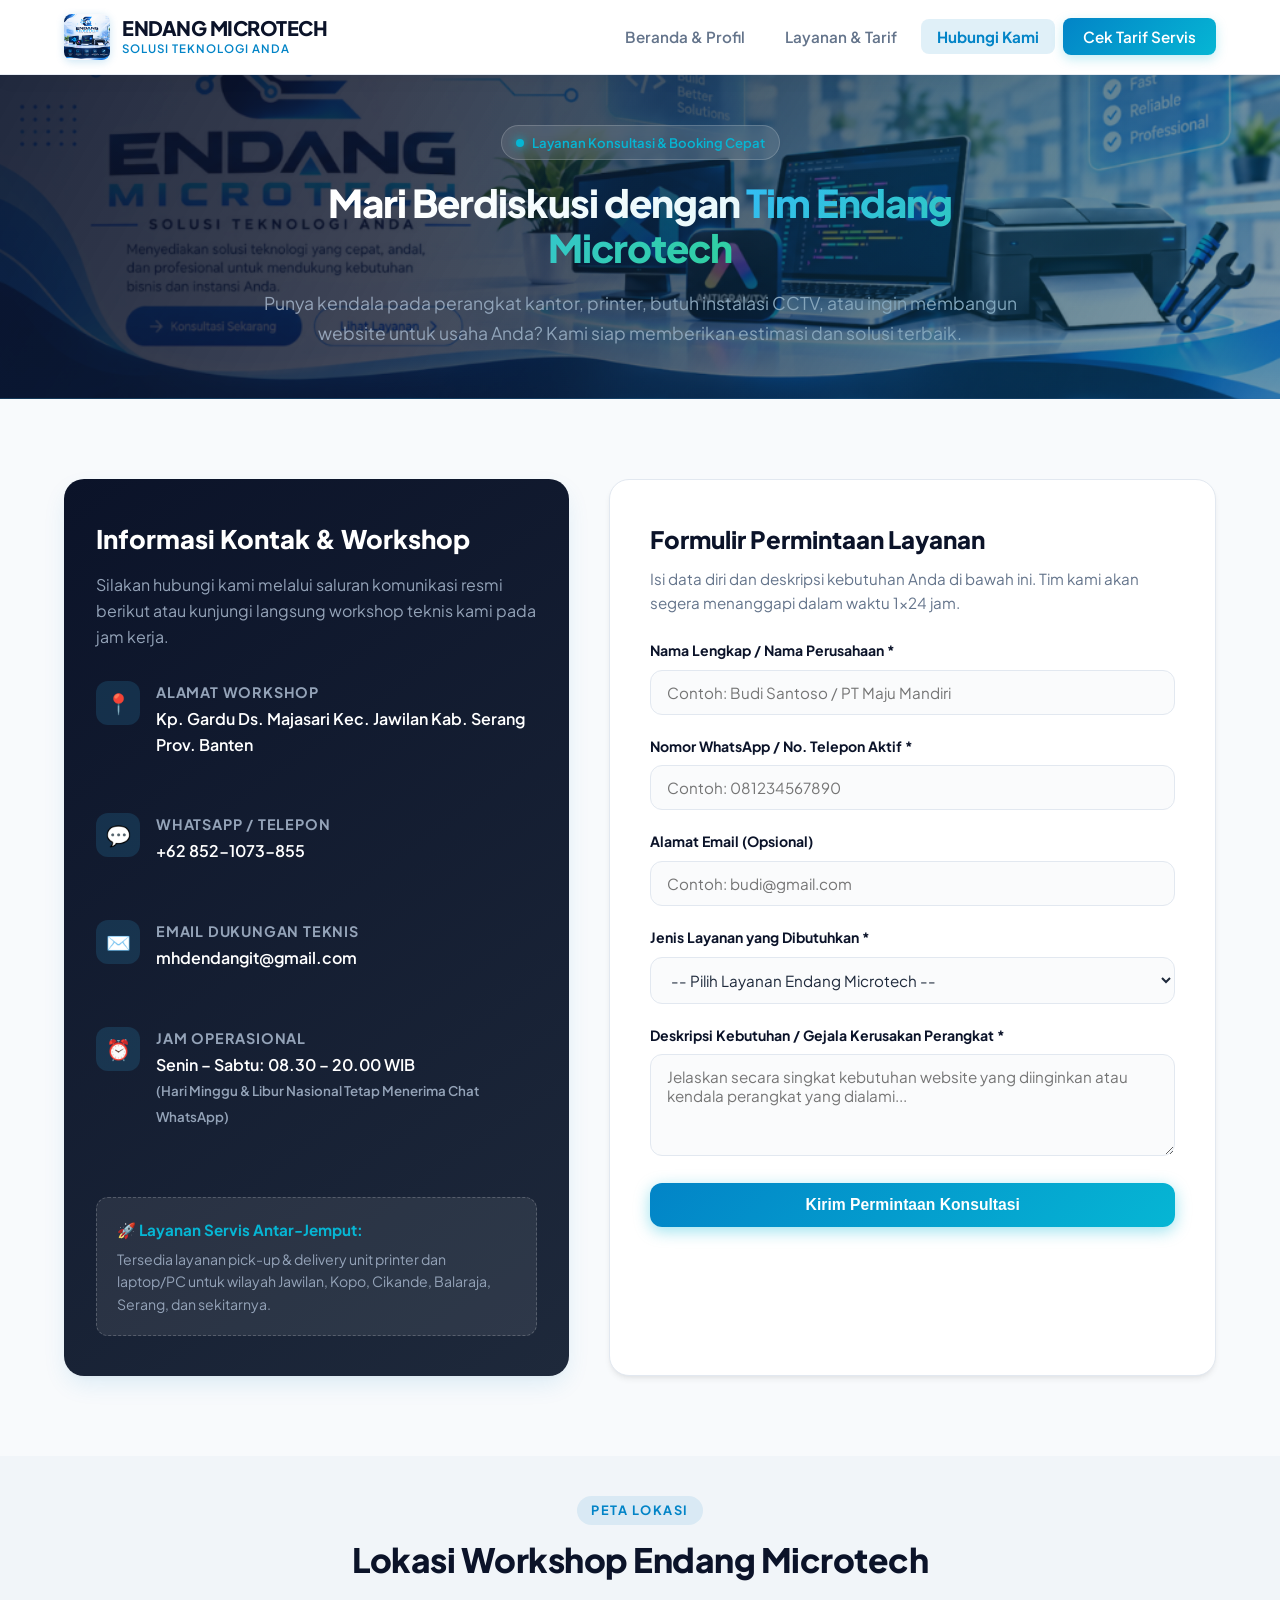
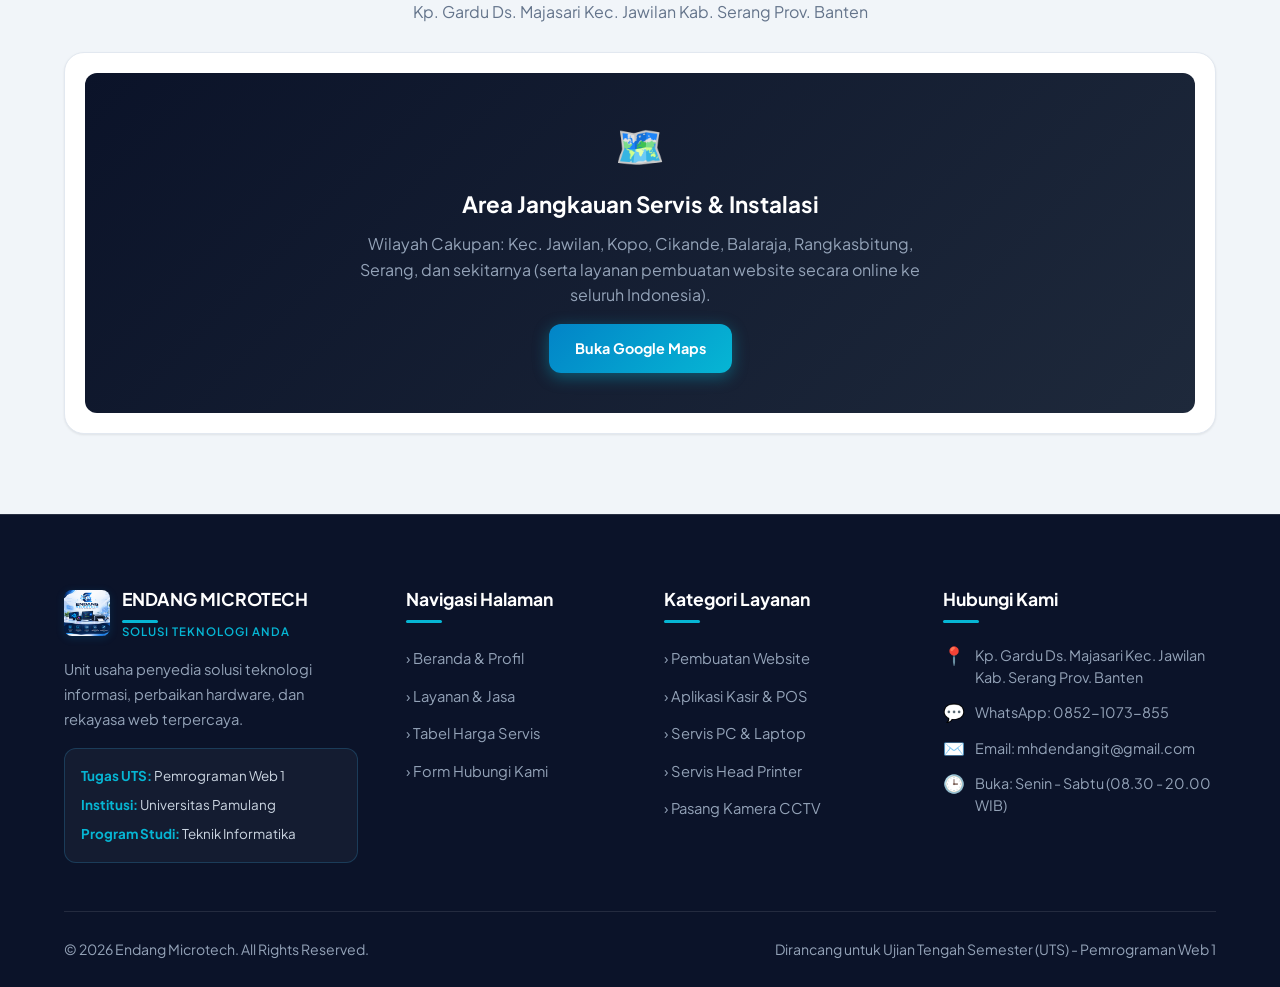
==== kontak.html @ 729a9705 "Initial commit: Website Profil UMKM Endang Microtech (UTS Pemrograman Web 1)" ====
<!DOCTYPE html>
<html lang="id">
<head>
  <meta charset="UTF-8">
  <meta name="viewport" content="width=device-width, initial-scale=1.0">
  <meta name="description" content="Hubungi Endang Microtech untuk pemesanan jasa pembuatan website, servis komputer, perbaikan printer, dan instalasi CCTV. Alamat: Kp. Gardu Ds. Majasari Kec. Jawilan Kab. Serang Prov. Banten.">
  <title>Hubungi Kami &amp; Lokasi | Endang Microtech</title>
  
  <!-- Google Fonts: Plus Jakarta Sans -->
  <link rel="preconnect" href="https://fonts.googleapis.com">
  <link rel="preconnect" href="https://fonts.gstatic.com" crossorigin>
  <link href="https://fonts.googleapis.com/css2?family=Plus+Jakarta+Sans:wght@400;500;600;700;800&display=swap" rel="stylesheet">
  
  <!-- Stylesheet Utama -->
  <link rel="stylesheet" href="style.css">
</head>
<body>

  <!-- HEADER & NAVIGASI (SEMANTIK) -->
  <header class="site-header">
    <div class="container">
      <div class="header-inner">
        <!-- Logo & Nama Brand -->
        <a href="index.html" class="brand-logo" title="Beranda Endang Microtech">
          <img src="Logo Endang Microtech.png" alt="Logo Endang Microtech">
          <div class="brand-text">
            <h1>ENDANG MICROTECH</h1>
            <span>SOLUSI TEKNOLOGI ANDA</span>
          </div>
        </a>

        <!-- Menu Navigasi dengan Tag <nav> dan <a> -->
        <nav class="main-nav" aria-label="Navigasi Utama">
          <ul>
            <li><a href="index.html">Beranda &amp; Profil</a></li>
            <li><a href="layanan.html">Layanan &amp; Tarif</a></li>
            <li><a href="kontak.html" class="active">Hubungi Kami</a></li>
            <li><a href="layanan.html#tabel-harga" class="btn-nav-cta">Cek Tarif Servis</a></li>
          </ul>
        </nav>
      </div>
    </div>
  </header>

  <!-- KONTEN UTAMA DENGAN TAG <main> -->
  <main>
    <!-- HERO MINI KONTAK -->
    <section class="hero-section" style="padding: 50px 0;">
      <div class="container">
        <div style="text-align: center; max-width: 800px; margin: 0 auto;">
          <div class="hero-badge">
            <span class="pulse-dot"></span> Layanan Konsultasi &amp; Booking Cepat
          </div>
          <h2 class="hero-title" style="font-size: 2.4rem;">
            Mari Berdiskusi dengan <span class="gradient-text">Tim Endang Microtech</span>
          </h2>
          <p class="hero-subtitle" style="margin-bottom: 0;">
            Punya kendala pada perangkat kantor, printer, butuh instalasi CCTV, atau ingin membangun website untuk usaha Anda? 
            Kami siap memberikan estimasi dan solusi terbaik.
          </p>
        </div>
      </div>
    </section>

    <!-- SECTION DETAIL KONTAK & FORM KONSULTASI -->
    <section class="page-section">
      <div class="container">
        <div class="contact-grid">
          <!-- Kolom Informasi Kontak Langsung -->
          <article class="contact-info-card">
            <h3>Informasi Kontak &amp; Workshop</h3>
            <p>
              Silakan hubungi kami melalui saluran komunikasi resmi berikut atau kunjungi langsung workshop teknis kami pada jam kerja.
            </p>

            <div class="contact-detail-list">
              <div class="contact-detail-item">
                <div class="detail-icon">📍</div>
                <div class="detail-text">
                  <h4>Alamat Workshop</h4>
                  <p>Kp. Gardu Ds. Majasari Kec. Jawilan Kab. Serang Prov. Banten</p>
                </div>
              </div>

              <div class="contact-detail-item">
                <div class="detail-icon">💬</div>
                <div class="detail-text">
                  <h4>WhatsApp / Telepon</h4>
                  <p><a href="https://wa.me/628521073855" target="_blank" rel="noopener noreferrer">+62 852-1073-855</a></p>
                </div>
              </div>

              <div class="contact-detail-item">
                <div class="detail-icon">✉️</div>
                <div class="detail-text">
                  <h4>Email Dukungan Teknis</h4>
                  <p><a href="mailto:mhdendangit@gmail.com">mhdendangit@gmail.com</a></p>
                </div>
              </div>

              <div class="contact-detail-item">
                <div class="detail-icon">⏰</div>
                <div class="detail-text">
                  <h4>Jam Operasional</h4>
                  <p>Senin – Sabtu: 08.30 – 20.00 WIB<br><small style="color: var(--text-light);">(Hari Minggu &amp; Libur Nasional Tetap Menerima Chat WhatsApp)</small></p>
                </div>
              </div>
            </div>

            <div style="margin-top: 36px; padding: 20px; background: rgba(255, 255, 255, 0.08); border-radius: var(--radius-md); border: 1px dashed rgba(255, 255, 255, 0.2);">
              <h4 style="font-size: 0.95rem; margin-bottom: 6px; color: var(--accent-cyan);">🚀 Layanan Servis Antar-Jemput:</h4>
              <p style="font-size: 0.88rem; color: var(--text-light); margin: 0;">
                Tersedia layanan pick-up &amp; delivery unit printer dan laptop/PC untuk wilayah Jawilan, Kopo, Cikande, Balaraja, Serang, dan sekitarnya.
              </p>
            </div>
          </article>

          <!-- Kolom Formulir Pengajuan Servis / Order -->
          <div class="contact-form-card">
            <h3 style="font-size: 1.5rem; font-weight: 800; color: var(--dark-navy); margin-bottom: 8px;">
              Formulir Permintaan Layanan
            </h3>
            <p style="color: var(--text-muted); font-size: 0.95rem; margin-bottom: 24px;">
              Isi data diri dan deskripsi kebutuhan Anda di bawah ini. Tim kami akan segera menanggapi dalam waktu 1x24 jam.
            </p>

            <form action="#" method="POST" onsubmit="event.preventDefault(); alert('Terima kasih! Pesan dan formulir konsultasi Anda berhasil dikirim ke Endang Microtech.');">
              <div class="form-group">
                <label for="nama">Nama Lengkap / Nama Perusahaan *</label>
                <input type="text" id="nama" name="nama" placeholder="Contoh: Budi Santoso / PT Maju Mandiri" required>
              </div>

              <div class="form-group">
                <label for="kontak">Nomor WhatsApp / No. Telepon Aktif *</label>
                <input type="tel" id="kontak" name="kontak" placeholder="Contoh: 081234567890" required>
              </div>

              <div class="form-group">
                <label for="email">Alamat Email (Opsional)</label>
                <input type="email" id="email" name="email" placeholder="Contoh: budi@gmail.com">
              </div>

              <div class="form-group">
                <label for="layanan">Jenis Layanan yang Dibutuhkan *</label>
                <select id="layanan" name="layanan" required>
                  <option value="" disabled selected>-- Pilih Layanan Endang Microtech --</option>
                  <option value="web">Pembuatan Website (Landing Page / Web Profil)</option>
                  <option value="software">Development &amp; Programming (Aplikasi Kasir / POS)</option>
                  <option value="pc">Perbaikan / Upgrade Laptop &amp; Komputer (PC)</option>
                  <option value="printer">Maintenance &amp; Servis Printer</option>
                  <option value="cctv">Pemasangan &amp; Perawatan Kamera CCTV</option>
                  <option value="jaringan">Instalasi Jaringan WiFi &amp; Kabel LAN</option>
                  <option value="lainnya">Konsultasi Kebutuhan Lainnya</option>
                </select>
              </div>

              <div class="form-group">
                <label for="pesan">Deskripsi Kebutuhan / Gejala Kerusakan Perangkat *</label>
                <textarea id="pesan" name="pesan" rows="4" placeholder="Jelaskan secara singkat kebutuhan website yang diinginkan atau kendala perangkat yang dialami..." required></textarea>
              </div>

              <button type="submit" class="btn btn-primary" style="width: 100%;">
                Kirim Permintaan Konsultasi
              </button>
            </form>
          </div>
        </div>
      </div>
    </section>

    <!-- SECTION MAP / LOKASI WORKSHOP -->
    <section class="page-section bg-alt" style="padding-top: 40px;">
      <div class="container">
        <div class="section-header" style="margin-bottom: 28px;">
          <span class="section-tag">Peta Lokasi</span>
          <h2 class="section-title">Lokasi Workshop Endang Microtech</h2>
          <p class="section-desc">Kp. Gardu Ds. Majasari Kec. Jawilan Kab. Serang Prov. Banten</p>
        </div>

        <div style="background: var(--bg-card); padding: 20px; border-radius: var(--radius-lg); border: 1px solid var(--border-color); box-shadow: var(--shadow-sm); text-align: center;">
          <div style="background: linear-gradient(135deg, #0b1329, #1e293b); color: white; padding: 40px 20px; border-radius: var(--radius-md);">
            <div style="font-size: 2.5rem; margin-bottom: 10px;">🗺️</div>
            <h3 style="font-size: 1.4rem; font-weight: 700; margin-bottom: 8px;">Area Jangkauan Servis &amp; Instalasi</h3>
            <p style="color: var(--text-light); max-width: 600px; margin: 0 auto 16px;">
              Wilayah Cakupan: Kec. Jawilan, Kopo, Cikande, Balaraja, Rangkasbitung, Serang, dan sekitarnya (serta layanan pembuatan website secara online ke seluruh Indonesia).
            </p>
            <a href="https://maps.google.com/?q=Majasari+Jawilan+Serang+Banten" target="_blank" rel="noopener noreferrer" class="btn btn-primary" style="font-size: 0.9rem;">
              Buka Google Maps
            </a>
          </div>
        </div>
      </div>
    </section>
  </main>

  <!-- FOOTER (SEMANTIK) -->
  <footer class="site-footer">
    <div class="container">
      <div class="footer-grid">
        <div class="footer-col">
          <div class="brand-logo" style="margin-bottom: 16px;">
            <img src="Logo Endang Microtech.png" alt="Endang Microtech Logo">
            <div class="brand-text">
              <h4 style="margin: 0; color: #fff;">ENDANG MICROTECH</h4>
              <span style="color: var(--accent-cyan);">SOLUSI TEKNOLOGI ANDA</span>
            </div>
          </div>
          <p>
            Unit usaha penyedia solusi teknologi informasi, perbaikan hardware, dan rekayasa web terpercaya.
          </p>
          <div class="academic-badge">
            <p><strong>Tugas UTS:</strong> Pemrograman Web 1</p>
            <p><strong>Institusi:</strong> Universitas Pamulang</p>
            <p><strong>Program Studi:</strong> Teknik Informatika</p>
          </div>
        </div>

        <div class="footer-col">
          <h4>Navigasi Halaman</h4>
          <ul class="footer-links">
            <li><a href="index.html">&rsaquo; Beranda &amp; Profil</a></li>
            <li><a href="layanan.html">&rsaquo; Layanan &amp; Jasa</a></li>
            <li><a href="layanan.html#tabel-harga">&rsaquo; Tabel Harga Servis</a></li>
            <li><a href="kontak.html">&rsaquo; Form Hubungi Kami</a></li>
          </ul>
        </div>

        <div class="footer-col">
          <h4>Kategori Layanan</h4>
          <ul class="footer-links">
            <li><a href="layanan.html#tabel-harga">&rsaquo; Pembuatan Website</a></li>
            <li><a href="layanan.html#tabel-harga">&rsaquo; Aplikasi Kasir &amp; POS</a></li>
            <li><a href="layanan.html#tabel-harga">&rsaquo; Servis PC &amp; Laptop</a></li>
            <li><a href="layanan.html#tabel-harga">&rsaquo; Servis Head Printer</a></li>
            <li><a href="layanan.html#tabel-harga">&rsaquo; Pasang Kamera CCTV</a></li>
          </ul>
        </div>

        <div class="footer-col">
          <h4>Hubungi Kami</h4>
          <ul class="footer-contact-list">
            <li><span class="f-icon">📍</span> <span>Kp. Gardu Ds. Majasari Kec. Jawilan Kab. Serang Prov. Banten</span></li>
            <li><span class="f-icon">💬</span> <span>WhatsApp: <a href="https://wa.me/628521073855" target="_blank" rel="noopener noreferrer">0852-1073-855</a></span></li>
            <li><span class="f-icon">✉️</span> <span>Email: <a href="mailto:mhdendangit@gmail.com">mhdendangit@gmail.com</a></span></li>
            <li><span class="f-icon">🕒</span> <span>Buka: Senin - Sabtu (08.30 - 20.00 WIB)</span></li>
          </ul>
        </div>
      </div>

      <div class="footer-bottom">
        <p>&copy; 2026 Endang Microtech. All Rights Reserved.</p>
        <p>Dirancang untuk Ujian Tengah Semester (UTS) - Pemrograman Web 1</p>
      </div>
    </div>
  </footer>

</body>
</html>
---- style.css ----
/* ==========================================================================
   Project: Website Profil UMKM Endang Microtech
   Mata Kuliah: Pemrograman Web 1 - UTS
   Universitas Pamulang
   Author: Muhamad Endang
   Description: Modern, responsive stylesheet utilizing CSS Custom Properties,
                Flexbox, CSS Grid, and semantic component styling.
   ========================================================================== */

/* --- 1. CSS VARIABLES & DESIGN TOKENS --- */
:root {
  --primary-color: #0284c7;        /* Electric tech blue */
  --primary-dark: #0369a1;
  --primary-light: #38bdf8;
  --accent-cyan: #06b6d4;
  --accent-glow: rgba(6, 182, 212, 0.25);
  --dark-navy: #0b1329;          /* Deep high-tech background */
  --dark-slate: #1e293b;
  --text-main: #1e293b;
  --text-muted: #64748b;
  --text-light: #94a3b8;
  --bg-body: #f8fafc;
  --bg-card: #ffffff;
  --bg-card-alt: #f1f5f9;
  --border-color: #e2e8f0;
  --border-focus: #38bdf8;
  --success: #10b981;
  --warning: #f59e0b;
  --font-sans: 'Plus Jakarta Sans', 'Segoe UI', -apple-system, BlinkMacSystemFont, Roboto, sans-serif;
  --radius-sm: 8px;
  --radius-md: 12px;
  --radius-lg: 20px;
  --radius-full: 9999px;
  --shadow-sm: 0 1px 3px rgba(0, 0, 0, 0.05), 0 1px 2px rgba(0, 0, 0, 0.03);
  --shadow-md: 0 4px 6px -1px rgba(0, 0, 0, 0.07), 0 2px 4px -2px rgba(0, 0, 0, 0.05);
  --shadow-lg: 0 10px 25px -3px rgba(2, 132, 199, 0.12), 0 4px 6px -4px rgba(0, 0, 0, 0.05);
  --shadow-hover: 0 20px 30px -5px rgba(2, 132, 199, 0.2);
  --transition: all 0.3s cubic-bezier(0.4, 0, 0.2, 1);
}

/* --- 2. GLOBAL RESET & BASE STYLES --- */
* {
  margin: 0;
  padding: 0;
  box-sizing: border-box;
}

html {
  scroll-behavior: smooth;
  font-size: 16px;
}

body {
  font-family: var(--font-sans);
  background-color: var(--bg-body);
  color: var(--text-main);
  line-height: 1.6;
  min-height: 100vh;
  display: flex;
  flex-direction: column;
}

img {
  max-width: 100%;
  height: auto;
  display: block;
}

a {
  text-decoration: none;
  color: inherit;
  transition: var(--transition);
}

ul {
  list-style: none;
}

.container {
  width: 100%;
  max-width: 1200px;
  margin: 0 auto;
  padding: 0 24px;
}

/* --- 3. HEADER & NAVIGATION (SEMANTICS) --- */
header.site-header {
  position: sticky;
  top: 0;
  z-index: 1000;
  background: rgba(255, 255, 255, 0.92);
  backdrop-filter: blur(12px);
  -webkit-backdrop-filter: blur(12px);
  border-bottom: 1px solid rgba(226, 232, 240, 0.8);
  box-shadow: 0 4px 20px rgba(0, 0, 0, 0.04);
}

.header-inner {
  display: flex;
  align-items: center;
  justify-content: space-between;
  padding: 14px 0;
}

.brand-logo {
  display: flex;
  align-items: center;
  gap: 12px;
}

.brand-logo img {
  width: 46px;
  height: 46px;
  object-fit: cover;
  border-radius: var(--radius-sm);
  box-shadow: 0 2px 8px rgba(2, 132, 199, 0.2);
}

.brand-text h1 {
  font-size: 1.25rem;
  font-weight: 800;
  color: var(--dark-navy);
  letter-spacing: -0.5px;
  line-height: 1.2;
}

.brand-text span {
  display: block;
  font-size: 0.72rem;
  font-weight: 600;
  text-transform: uppercase;
  color: var(--primary-color);
  letter-spacing: 1px;
}

nav.main-nav ul {
  display: flex;
  align-items: center;
  gap: 8px;
}

nav.main-nav a {
  padding: 8px 16px;
  font-size: 0.95rem;
  font-weight: 600;
  color: var(--text-muted);
  border-radius: var(--radius-sm);
  position: relative;
}

nav.main-nav a:hover {
  color: var(--primary-color);
  background-color: rgba(2, 132, 199, 0.08);
}

nav.main-nav a.active {
  color: var(--primary-color);
  background-color: rgba(2, 132, 199, 0.12);
  font-weight: 700;
}

nav.main-nav a.btn-nav-cta {
  background: linear-gradient(135deg, var(--primary-color), var(--accent-cyan));
  color: #ffffff;
  padding: 9px 20px;
  box-shadow: 0 4px 12px var(--accent-glow);
}

nav.main-nav a.btn-nav-cta:hover {
  transform: translateY(-2px);
  box-shadow: 0 6px 18px rgba(6, 182, 212, 0.35);
  color: #ffffff;
}

/* Mobile Nav Toggle */
.menu-toggle {
  display: none;
  background: none;
  border: none;
  font-size: 1.5rem;
  cursor: pointer;
  color: var(--dark-slate);
}

/* --- 4. HERO SECTION --- */
.hero-section {
  position: relative;
  overflow: hidden;
  padding: 85px 0 95px;
  background: 
    linear-gradient(120deg, rgba(11, 19, 41, 0.90) 0%, rgba(11, 19, 41, 0.74) 48%, rgba(11, 19, 41, 0.40) 100%),
    url('banner-hero.png') center center / cover no-repeat;
  color: #ffffff;
  border-bottom: 1px solid rgba(56, 189, 248, 0.2);
}

.hero-section::before {
  content: "";
  position: absolute;
  inset: 0;
  background: radial-gradient(circle at 85% 35%, rgba(6, 182, 212, 0.18) 0%, transparent 65%);
  pointer-events: none;
}

.hero-grid {
  display: grid;
  grid-template-columns: 1.15fr 0.85fr;
  align-items: center;
  gap: 48px;
}

.hero-content {
  background: rgba(11, 19, 41, 0.75);
  padding: 38px 42px;
  border-radius: var(--radius-lg);
  border: 1px solid rgba(255, 255, 255, 0.15);
  backdrop-filter: blur(14px);
  -webkit-backdrop-filter: blur(14px);
  box-shadow: 0 20px 45px rgba(0, 0, 0, 0.45);
}

.hero-badge {
  display: inline-flex;
  align-items: center;
  gap: 8px;
  padding: 6px 14px;
  background: rgba(255, 255, 255, 0.1);
  border: 1px solid rgba(255, 255, 255, 0.18);
  border-radius: var(--radius-full);
  font-size: 0.82rem;
  font-weight: 600;
  color: var(--accent-cyan);
  margin-bottom: 20px;
  backdrop-filter: blur(8px);
}

.hero-badge .pulse-dot {
  width: 8px;
  height: 8px;
  background-color: var(--accent-cyan);
  border-radius: 50%;
  box-shadow: 0 0 10px var(--accent-cyan);
  animation: pulse 2s infinite;
}

@keyframes pulse {
  0% { transform: scale(0.95); opacity: 0.8; }
  50% { transform: scale(1.3); opacity: 1; }
  100% { transform: scale(0.95); opacity: 0.8; }
}

.hero-title {
  font-size: 2.85rem;
  font-weight: 800;
  line-height: 1.18;
  margin-bottom: 18px;
  letter-spacing: -1px;
}

.hero-title .gradient-text {
  background: linear-gradient(135deg, #38bdf8 0%, #34d399 100%);
  -webkit-background-clip: text;
  -webkit-text-fill-color: transparent;
}

.hero-subtitle {
  font-size: 1.1rem;
  color: var(--text-light);
  line-height: 1.7;
  margin-bottom: 32px;
}

.hero-actions {
  display: flex;
  gap: 16px;
  flex-wrap: wrap;
}

.btn {
  display: inline-flex;
  align-items: center;
  justify-content: center;
  gap: 8px;
  padding: 13px 26px;
  font-size: 0.98rem;
  font-weight: 700;
  border-radius: var(--radius-md);
  cursor: pointer;
  border: none;
  transition: var(--transition);
}

.btn-primary {
  background: linear-gradient(135deg, var(--primary-color), var(--accent-cyan));
  color: #ffffff;
  box-shadow: 0 4px 16px rgba(6, 182, 212, 0.4);
}

.btn-primary:hover {
  transform: translateY(-3px);
  box-shadow: 0 8px 24px rgba(6, 182, 212, 0.5);
  color: #ffffff;
}

.btn-secondary {
  background: rgba(255, 255, 255, 0.1);
  color: #ffffff;
  border: 1px solid rgba(255, 255, 255, 0.25);
  backdrop-filter: blur(8px);
}

.btn-secondary:hover {
  background: rgba(255, 255, 255, 0.2);
  transform: translateY(-3px);
  color: #ffffff;
}

.hero-visual {
  position: relative;
  text-align: center;
}

.hero-card-img {
  position: relative;
  background: rgba(11, 19, 41, 0.65);
  padding: 18px;
  border-radius: var(--radius-lg);
  border: 1px solid rgba(56, 189, 248, 0.35);
  box-shadow: 0 25px 50px -12px rgba(0, 0, 0, 0.6);
  backdrop-filter: blur(14px);
  -webkit-backdrop-filter: blur(14px);
  transition: var(--transition);
}

.hero-card-img:hover {
  transform: scale(1.02);
  border-color: var(--accent-cyan);
  box-shadow: 0 30px 60px -12px rgba(6, 182, 212, 0.3);
}

.hero-card-img img {
  border-radius: var(--radius-md);
  width: 100%;
}

.floating-pill {
  position: absolute;
  padding: 10px 16px;
  background: rgba(15, 23, 42, 0.90);
  border: 1px solid rgba(56, 189, 248, 0.45);
  border-radius: var(--radius-full);
  display: flex;
  align-items: center;
  gap: 10px;
  font-size: 0.85rem;
  font-weight: 600;
  color: #ffffff;
  box-shadow: 0 10px 25px rgba(0, 0, 0, 0.4);
  backdrop-filter: blur(12px);
  -webkit-backdrop-filter: blur(12px);
}

.floating-pill.top-right {
  top: -15px;
  right: -15px;
}

.floating-pill.bottom-left {
  bottom: -15px;
  left: -15px;
}

/* --- 4.1 BANNER SERVICES STRIP (5 PILAR LAYANAN DARI BANNER) --- */
.banner-services-strip {
  background: linear-gradient(180deg, #070e22 0%, #0b152d 100%);
  padding: 45px 0 55px;
  border-bottom: 1px solid rgba(56, 189, 248, 0.2);
  color: #ffffff;
  position: relative;
}

.banner-services-header {
  text-align: center;
  margin-bottom: 30px;
}

.banner-services-header h3 {
  font-size: 1.35rem;
  font-weight: 800;
  letter-spacing: 0.8px;
  color: #ffffff;
  margin-bottom: 6px;
}

.banner-services-header p {
  color: var(--text-light);
  font-size: 0.92rem;
}

.banner-services-grid {
  display: grid;
  grid-template-columns: repeat(5, 1fr);
  gap: 16px;
}

.banner-service-card {
  background: rgba(15, 23, 42, 0.75);
  border: 1px solid rgba(56, 189, 248, 0.25);
  border-radius: var(--radius-md);
  padding: 24px 16px;
  text-align: center;
  transition: var(--transition);
  display: flex;
  flex-direction: column;
  align-items: center;
  box-shadow: 0 8px 24px rgba(0, 0, 0, 0.3);
  backdrop-filter: blur(8px);
  -webkit-backdrop-filter: blur(8px);
}

.banner-service-card:hover {
  transform: translateY(-6px);
  border-color: var(--accent-cyan);
  background: rgba(6, 182, 212, 0.12);
  box-shadow: 0 14px 30px rgba(6, 182, 212, 0.3);
}

.service-icon-box {
  width: 52px;
  height: 52px;
  border-radius: 12px;
  background: rgba(2, 132, 199, 0.22);
  border: 1px solid rgba(56, 189, 248, 0.45);
  display: flex;
  align-items: center;
  justify-content: center;
  font-size: 1.55rem;
  margin-bottom: 14px;
  color: var(--primary-light);
  box-shadow: 0 0 15px rgba(6, 182, 212, 0.25);
}

.banner-service-card h4 {
  font-size: 0.85rem;
  font-weight: 800;
  letter-spacing: 0.4px;
  margin-bottom: 8px;
  color: #ffffff;
  line-height: 1.35;
}

.banner-service-card p {
  font-size: 0.78rem;
  color: #94a3b8;
  line-height: 1.55;
}

@media (max-width: 1024px) {
  .banner-services-grid {
    grid-template-columns: repeat(3, 1fr);
  }
}

@media (max-width: 680px) {
  .banner-services-grid {
    grid-template-columns: 1fr;
  }
}

/* --- 5. STATS STRIP --- */
.stats-strip {
  background: #ffffff;
  border-bottom: 1px solid var(--border-color);
  padding: 30px 0;
  box-shadow: var(--shadow-sm);
}

.stats-grid {
  display: grid;
  grid-template-columns: repeat(4, 1fr);
  gap: 24px;
  text-align: center;
}

.stat-item h3 {
  font-size: 2.2rem;
  font-weight: 800;
  color: var(--primary-color);
  margin-bottom: 4px;
}

.stat-item p {
  font-size: 0.9rem;
  color: var(--text-muted);
  font-weight: 550;
}

/* --- 6. SECTION GENERAL STYLING --- */
section.page-section {
  padding: 80px 0;
}

section.bg-alt {
  background-color: var(--bg-card-alt);
}

.section-header {
  text-align: center;
  max-width: 680px;
  margin: 0 auto 50px;
}

.section-tag {
  display: inline-block;
  font-size: 0.8rem;
  font-weight: 700;
  text-transform: uppercase;
  color: var(--primary-color);
  letter-spacing: 1.5px;
  margin-bottom: 8px;
  background: rgba(2, 132, 199, 0.1);
  padding: 4px 14px;
  border-radius: var(--radius-full);
}

.section-title {
  font-size: 2.1rem;
  font-weight: 800;
  color: var(--dark-navy);
  letter-spacing: -0.5px;
  margin-bottom: 12px;
}

.section-desc {
  font-size: 1rem;
  color: var(--text-muted);
}

/* --- 7. ABOUT / PROFIL SECTION --- */
.profile-grid {
  display: grid;
  grid-template-columns: 1fr 1fr;
  gap: 50px;
  align-items: center;
}

.profile-card {
  background: var(--bg-card);
  padding: 36px;
  border-radius: var(--radius-lg);
  border: 1px solid var(--border-color);
  box-shadow: var(--shadow-md);
}

.profile-card h3 {
  font-size: 1.5rem;
  font-weight: 700;
  margin-bottom: 16px;
  color: var(--dark-navy);
}

.profile-card p {
  color: var(--text-muted);
  margin-bottom: 18px;
  line-height: 1.7;
}

.vision-mission {
  margin-top: 24px;
  display: flex;
  flex-direction: column;
  gap: 16px;
}

.vm-box {
  padding: 16px 20px;
  background: var(--bg-card-alt);
  border-left: 4px solid var(--primary-color);
  border-radius: 0 var(--radius-sm) var(--radius-sm) 0;
}

.vm-box h4 {
  font-size: 1rem;
  font-weight: 700;
  color: var(--dark-navy);
  margin-bottom: 4px;
}

.vm-box p {
  font-size: 0.92rem;
  margin-bottom: 0;
  color: var(--text-muted);
}

.features-grid {
  display: grid;
  grid-template-columns: 1fr;
  gap: 20px;
}

.feature-box {
  background: var(--bg-card);
  padding: 24px;
  border-radius: var(--radius-md);
  border: 1px solid var(--border-color);
  box-shadow: var(--shadow-sm);
  display: flex;
  align-items: flex-start;
  gap: 18px;
  transition: var(--transition);
}

.feature-box:hover {
  transform: translateY(-4px);
  border-color: var(--primary-light);
  box-shadow: var(--shadow-lg);
}

.feature-icon {
  width: 52px;
  height: 52px;
  flex-shrink: 0;
  border-radius: var(--radius-md);
  background: linear-gradient(135deg, rgba(2, 132, 199, 0.1), rgba(6, 182, 212, 0.15));
  color: var(--primary-color);
  display: flex;
  align-items: center;
  justify-content: center;
  font-size: 1.5rem;
  font-weight: bold;
}

.feature-info h4 {
  font-size: 1.1rem;
  font-weight: 700;
  color: var(--dark-navy);
  margin-bottom: 6px;
}

.feature-info p {
  font-size: 0.92rem;
  color: var(--text-muted);
  line-height: 1.5;
}

/* --- 8. SERVICES SECTION --- */
.services-grid {
  display: grid;
  grid-template-columns: repeat(auto-fit, minmax(320px, 1fr));
  gap: 28px;
}

.service-card {
  background: var(--bg-card);
  border-radius: var(--radius-lg);
  padding: 32px 28px;
  border: 1px solid var(--border-color);
  box-shadow: var(--shadow-md);
  display: flex;
  flex-direction: column;
  transition: var(--transition);
  position: relative;
  overflow: hidden;
}

.service-card::before {
  content: "";
  position: absolute;
  top: 0;
  left: 0;
  right: 0;
  height: 4px;
  background: linear-gradient(90deg, var(--primary-color), var(--accent-cyan));
  opacity: 0;
  transition: var(--transition);
}

.service-card:hover {
  transform: translateY(-6px);
  box-shadow: var(--shadow-hover);
  border-color: var(--primary-light);
}

.service-card:hover::before {
  opacity: 1;
}

.service-icon-wrap {
  width: 60px;
  height: 60px;
  border-radius: var(--radius-md);
  background: linear-gradient(135deg, rgba(2, 132, 199, 0.12), rgba(6, 182, 212, 0.2));
  color: var(--primary-color);
  display: flex;
  align-items: center;
  justify-content: center;
  font-size: 1.8rem;
  margin-bottom: 20px;
}

.service-card h3 {
  font-size: 1.28rem;
  font-weight: 700;
  color: var(--dark-navy);
  margin-bottom: 12px;
}

.service-card p {
  font-size: 0.95rem;
  color: var(--text-muted);
  line-height: 1.6;
  margin-bottom: 20px;
  flex-grow: 1;
}

.service-list {
  margin-bottom: 24px;
  border-top: 1px dashed var(--border-color);
  padding-top: 16px;
}

.service-list li {
  font-size: 0.88rem;
  color: var(--text-main);
  margin-bottom: 8px;
  display: flex;
  align-items: center;
  gap: 8px;
}

.service-list li::before {
  content: "✔";
  color: var(--primary-color);
  font-size: 0.8rem;
  font-weight: 800;
}

.service-link {
  font-size: 0.92rem;
  font-weight: 700;
  color: var(--primary-color);
  display: inline-flex;
  align-items: center;
  gap: 6px;
}

.service-link:hover {
  color: var(--primary-dark);
  gap: 10px;
}

/* --- 9. TABLE COMPONENT STYLING (KETENTUAN NO 2) --- */
.table-wrapper {
  background: var(--bg-card);
  border-radius: var(--radius-lg);
  border: 1px solid var(--border-color);
  box-shadow: var(--shadow-md);
  overflow-x: auto;
  margin-bottom: 40px;
}

table.tech-table {
  width: 100%;
  border-collapse: collapse;
  text-align: left;
  font-size: 0.95rem;
}

table.tech-table thead {
  background: linear-gradient(135deg, var(--dark-navy), var(--dark-slate));
  color: #ffffff;
}

table.tech-table th {
  padding: 18px 20px;
  font-weight: 700;
  font-size: 0.88rem;
  text-transform: uppercase;
  letter-spacing: 0.8px;
  border-bottom: 2px solid var(--primary-color);
  white-space: nowrap;
}

table.tech-table td {
  padding: 16px 20px;
  border-bottom: 1px solid var(--border-color);
  vertical-align: middle;
  color: var(--text-main);
}

table.tech-table tbody tr {
  transition: var(--transition);
}

table.tech-table tbody tr:nth-child(even) {
  background-color: #fafbfc;
}

table.tech-table tbody tr:hover {
  background-color: rgba(2, 132, 199, 0.05);
}

.table-category-badge {
  display: inline-block;
  padding: 4px 10px;
  border-radius: var(--radius-full);
  font-size: 0.78rem;
  font-weight: 700;
  background: rgba(2, 132, 199, 0.12);
  color: var(--primary-dark);
}

.table-price {
  font-weight: 800;
  color: var(--dark-navy);
  font-size: 1.05rem;
}

.badge-status {
  display: inline-flex;
  align-items: center;
  gap: 5px;
  padding: 4px 10px;
  border-radius: var(--radius-full);
  font-size: 0.76rem;
  font-weight: 700;
}

.badge-status.guaranteed {
  background: #dcfce7;
  color: #15803d;
}

.badge-status.popular {
  background: #fef3c7;
  color: #b45309;
}

.table-caption-note {
  padding: 14px 20px;
  background: #f8fafc;
  border-top: 1px solid var(--border-color);
  font-size: 0.85rem;
  color: var(--text-muted);
  display: flex;
  align-items: center;
  justify-content: space-between;
  flex-wrap: wrap;
  gap: 10px;
}

/* --- 10. BUNDLING & PRICING CARDS --- */
.pricing-grid {
  display: grid;
  grid-template-columns: repeat(auto-fit, minmax(300px, 1fr));
  gap: 28px;
  margin-top: 40px;
}

.pricing-card {
  background: var(--bg-card);
  border-radius: var(--radius-lg);
  border: 1px solid var(--border-color);
  padding: 36px 28px;
  box-shadow: var(--shadow-sm);
  display: flex;
  flex-direction: column;
  position: relative;
  transition: var(--transition);
}

.pricing-card.featured {
  border: 2px solid var(--primary-color);
  box-shadow: var(--shadow-lg);
  transform: scale(1.03);
}

.featured-ribbon {
  position: absolute;
  top: -12px;
  right: 24px;
  background: linear-gradient(135deg, var(--primary-color), var(--accent-cyan));
  color: #ffffff;
  padding: 4px 14px;
  border-radius: var(--radius-full);
  font-size: 0.75rem;
  font-weight: 700;
  text-transform: uppercase;
  letter-spacing: 0.5px;
}

.pricing-header h3 {
  font-size: 1.35rem;
  font-weight: 800;
  color: var(--dark-navy);
  margin-bottom: 6px;
}

.pricing-header p {
  font-size: 0.9rem;
  color: var(--text-muted);
  margin-bottom: 20px;
}

.pricing-amount {
  font-size: 2.2rem;
  font-weight: 800;
  color: var(--primary-color);
  margin-bottom: 24px;
}

.pricing-amount span {
  font-size: 0.95rem;
  font-weight: 500;
  color: var(--text-muted);
}

.pricing-features {
  margin-bottom: 30px;
  flex-grow: 1;
}

.pricing-features li {
  font-size: 0.92rem;
  color: var(--text-main);
  padding: 8px 0;
  border-bottom: 1px solid #f1f5f9;
  display: flex;
  align-items: center;
  gap: 10px;
}

.pricing-features li span {
  color: var(--success);
  font-weight: bold;
}

/* --- 11. CONTACT & FORMS --- */
.contact-grid {
  display: grid;
  grid-template-columns: 1fr 1.2fr;
  gap: 40px;
}

.contact-info-card {
  background: linear-gradient(145deg, #0b1329, #1e293b);
  color: #ffffff;
  padding: 40px 32px;
  border-radius: var(--radius-lg);
  box-shadow: var(--shadow-lg);
}

.contact-info-card h3 {
  font-size: 1.6rem;
  font-weight: 800;
  margin-bottom: 12px;
}

.contact-info-card p {
  color: var(--text-light);
  margin-bottom: 32px;
  line-height: 1.6;
}

.contact-detail-list {
  display: flex;
  flex-direction: column;
  gap: 24px;
}

.contact-detail-item {
  display: flex;
  align-items: flex-start;
  gap: 16px;
}

.detail-icon {
  width: 44px;
  height: 44px;
  border-radius: var(--radius-md);
  background: rgba(56, 189, 248, 0.15);
  color: var(--accent-cyan);
  display: flex;
  align-items: center;
  justify-content: center;
  font-size: 1.25rem;
  flex-shrink: 0;
}

.detail-text h4 {
  font-size: 0.9rem;
  color: var(--text-light);
  text-transform: uppercase;
  letter-spacing: 0.8px;
  margin-bottom: 2px;
}

.detail-text p, .detail-text a {
  font-size: 1rem;
  font-weight: 600;
  color: #ffffff;
}

.detail-text a:hover {
  color: var(--accent-cyan);
}

.contact-form-card {
  background: var(--bg-card);
  padding: 40px;
  border-radius: var(--radius-lg);
  border: 1px solid var(--border-color);
  box-shadow: var(--shadow-md);
}

.form-group {
  margin-bottom: 20px;
}

.form-group label {
  display: block;
  font-size: 0.88rem;
  font-weight: 700;
  color: var(--dark-navy);
  margin-bottom: 8px;
}

.form-group input,
.form-group select,
.form-group textarea {
  width: 100%;
  padding: 12px 16px;
  font-family: inherit;
  font-size: 0.95rem;
  border: 1px solid var(--border-color);
  border-radius: var(--radius-md);
  background-color: #fafbfc;
  color: var(--text-main);
  transition: var(--transition);
}

.form-group input:focus,
.form-group select:focus,
.form-group textarea:focus {
  outline: none;
  border-color: var(--primary-color);
  background-color: #ffffff;
  box-shadow: 0 0 0 3px rgba(2, 132, 199, 0.15);
}

/* --- 12. CALL TO ACTION SECTION --- */
.cta-section {
  padding: 80px 0 90px;
  background-color: var(--bg-body);
  position: relative;
}

.cta-banner {
  background: linear-gradient(135deg, #0b152d 0%, #0369a1 50%, #0284c7 100%);
  color: #ffffff;
  border-radius: var(--radius-lg);
  padding: 60px 48px;
  text-align: center;
  box-shadow: 0 25px 50px -12px rgba(2, 132, 199, 0.35);
  border: 1px solid rgba(56, 189, 248, 0.4);
  position: relative;
  overflow: hidden;
}

.cta-banner::before {
  content: "";
  position: absolute;
  top: -60px;
  right: -60px;
  width: 280px;
  height: 280px;
  background: radial-gradient(circle, rgba(255, 255, 255, 0.18) 0%, transparent 70%);
  pointer-events: none;
}

.cta-banner::after {
  content: "";
  position: absolute;
  bottom: -60px;
  left: -60px;
  width: 280px;
  height: 280px;
  background: radial-gradient(circle, rgba(6, 182, 212, 0.3) 0%, transparent 70%);
  pointer-events: none;
}

.cta-banner h2 {
  font-size: 2.25rem;
  font-weight: 800;
  margin-bottom: 14px;
  letter-spacing: -0.5px;
  color: #ffffff;
  position: relative;
  z-index: 2;
}

.cta-banner p {
  font-size: 1.05rem;
  color: #e2e8f0;
  max-width: 650px;
  margin: 0 auto 32px;
  line-height: 1.65;
  position: relative;
  z-index: 2;
}

.cta-banner .hero-actions {
  position: relative;
  z-index: 2;
  display: flex;
  justify-content: center;
  gap: 16px;
  flex-wrap: wrap;
}

/* --- 13. FOOTER (SEMANTICS) --- */
footer.site-footer {
  background-color: var(--dark-navy);
  color: #ffffff;
  border-top: 1px solid rgba(255, 255, 255, 0.12);
  padding: 70px 0 0;
}

.footer-grid {
  display: grid;
  grid-template-columns: 1.4fr 1fr 1.1fr 1.3fr;
  gap: 48px;
  padding-bottom: 48px;
  border-bottom: 1px solid rgba(255, 255, 255, 0.1);
}

.footer-col h4 {
  font-size: 1.1rem;
  font-weight: 700;
  margin-bottom: 22px;
  color: #ffffff;
  position: relative;
  padding-bottom: 10px;
}

.footer-col h4::after {
  content: "";
  position: absolute;
  bottom: 0;
  left: 0;
  width: 36px;
  height: 2.5px;
  background: var(--accent-cyan);
  border-radius: var(--radius-full);
}

.footer-col p {
  color: var(--text-light);
  font-size: 0.92rem;
  line-height: 1.7;
  margin-bottom: 16px;
}

.footer-links {
  display: flex;
  flex-direction: column;
  gap: 12px;
}

.footer-links a {
  color: var(--text-light);
  font-size: 0.92rem;
  display: inline-flex;
  align-items: center;
  gap: 8px;
  transition: var(--transition);
}

.footer-links a:hover {
  color: var(--accent-cyan);
  transform: translateX(5px);
}

.footer-contact-list {
  display: flex;
  flex-direction: column;
  gap: 14px;
}

.footer-contact-list li {
  display: flex;
  align-items: flex-start;
  gap: 10px;
  color: var(--text-light);
  font-size: 0.9rem;
  line-height: 1.5;
}

.footer-contact-list .f-icon {
  font-size: 1.1rem;
  line-height: 1.2;
}

.footer-contact-list a {
  color: var(--text-light);
  transition: var(--transition);
}

.footer-contact-list a:hover {
  color: var(--accent-cyan);
}

.academic-badge {
  background: rgba(255, 255, 255, 0.04);
  border: 1px solid rgba(56, 189, 248, 0.2);
  border-radius: var(--radius-md);
  padding: 16px;
  margin-top: 16px;
}

.academic-badge p {
  margin-bottom: 6px;
  font-size: 0.84rem;
  color: #cbd5e1;
}

.academic-badge p:last-child {
  margin-bottom: 0;
}

.academic-badge strong {
  color: var(--accent-cyan);
}

.footer-bottom {
  padding: 26px 0;
  display: flex;
  align-items: center;
  justify-content: space-between;
  font-size: 0.88rem;
  color: var(--text-light);
  flex-wrap: wrap;
  gap: 16px;
}

/* --- 14. RESPONSIVE DESIGN (MEDIA QUERIES) --- */
@media (max-width: 992px) {
  .hero-grid {
    grid-template-columns: 1fr;
    text-align: center;
  }
  .hero-actions {
    justify-content: center;
  }
  .hero-badge {
    margin: 0 auto 20px;
  }
  .stats-grid {
    grid-template-columns: repeat(2, 1fr);
  }
  .profile-grid {
    grid-template-columns: 1fr;
  }
  .contact-grid {
    grid-template-columns: 1fr;
  }
  .footer-grid {
    grid-template-columns: 1fr 1fr;
  }
}

@media (max-width: 768px) {
  .header-inner {
    flex-wrap: wrap;
  }
  nav.main-nav {
    width: 100%;
    margin-top: 16px;
  }
  nav.main-nav ul {
    flex-wrap: wrap;
    justify-content: center;
  }
  .hero-title {
    font-size: 2.2rem;
  }
  .footer-grid {
    grid-template-columns: 1fr;
  }
  .footer-bottom {
    flex-direction: column;
    text-align: center;
  }
}

@media (max-width: 480px) {
  .stats-grid {
    grid-template-columns: 1fr;
  }
  .hero-title {
    font-size: 1.85rem;
  }
  .btn {
    width: 100%;
  }
}
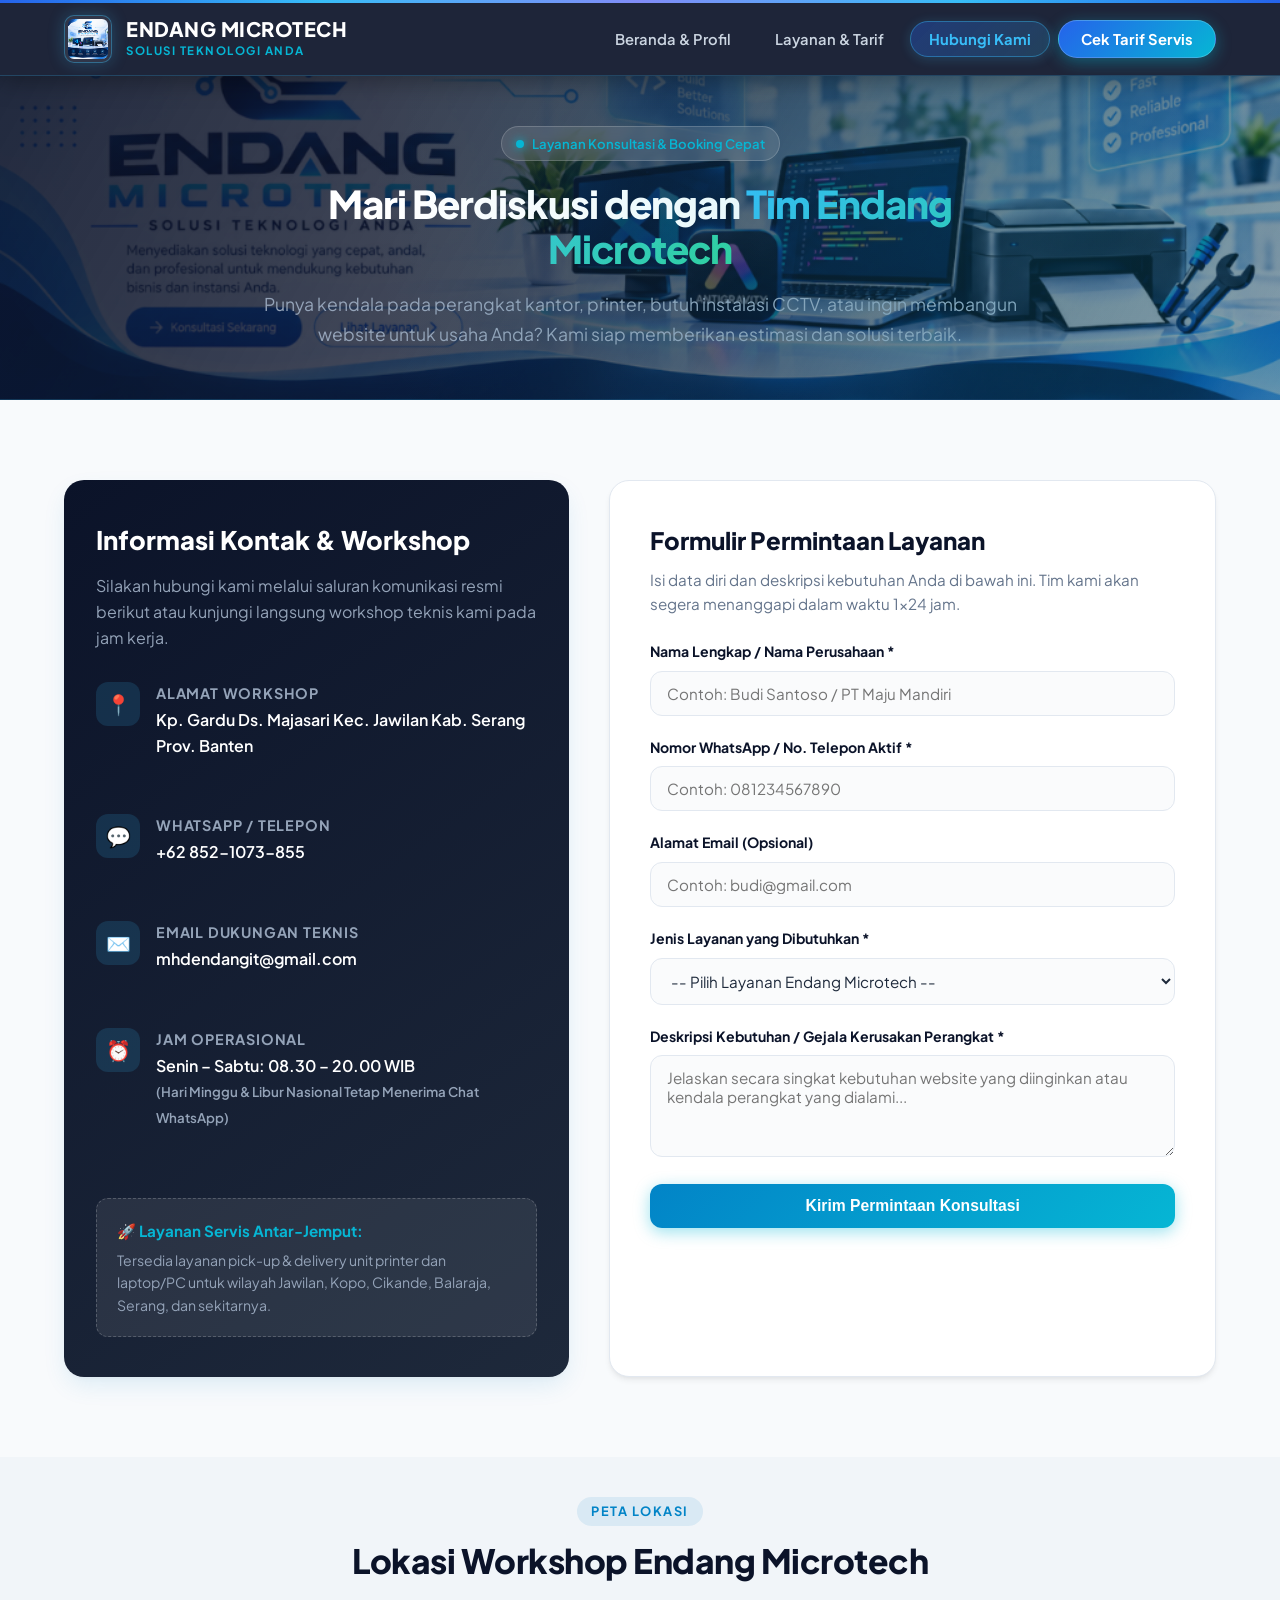
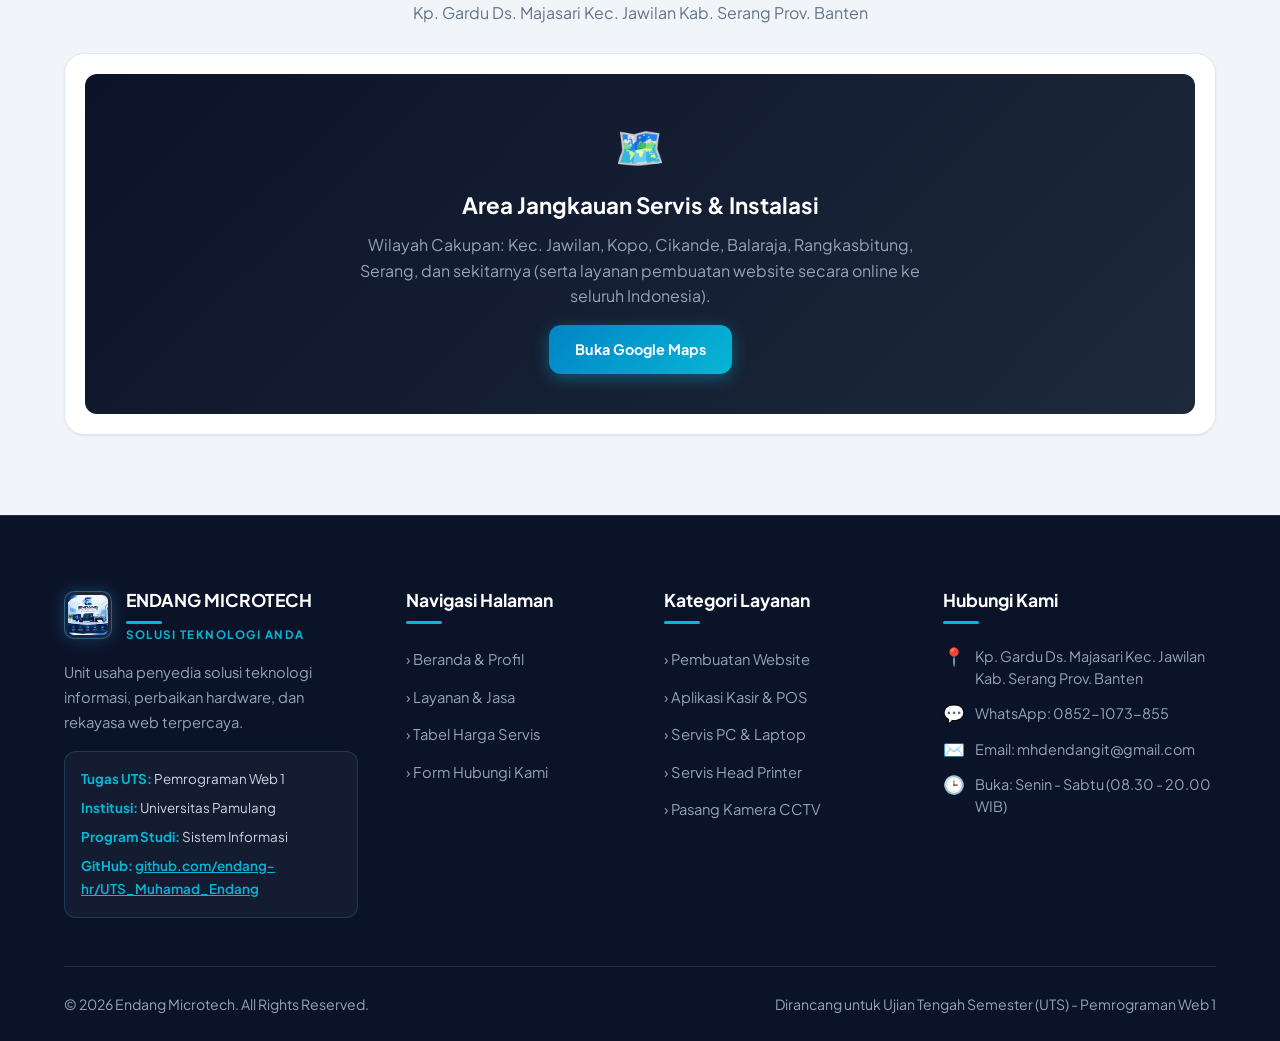
==== commit 7092a7d3: "style: upgrade header to modern dark glassmorphism" ====
--- a/kontak.html
+++ b/kontak.html
@@ -22,7 +22,7 @@
       <div class="header-inner">
         <!-- Logo & Nama Brand -->
         <a href="index.html" class="brand-logo" title="Beranda Endang Microtech">
-          <img src="Logo Endang Microtech.png" alt="Logo Endang Microtech">
+          <img src="images/Logo Endang Microtech.png" alt="Logo Endang Microtech">
           <div class="brand-text">
             <h1>ENDANG MICROTECH</h1>
             <span>SOLUSI TEKNOLOGI ANDA</span>
@@ -199,7 +199,7 @@
       <div class="footer-grid">
         <div class="footer-col">
           <div class="brand-logo" style="margin-bottom: 16px;">
-            <img src="Logo Endang Microtech.png" alt="Endang Microtech Logo">
+            <img src="images/Logo Endang Microtech.png" alt="Endang Microtech Logo">
             <div class="brand-text">
               <h4 style="margin: 0; color: #fff;">ENDANG MICROTECH</h4>
               <span style="color: var(--accent-cyan);">SOLUSI TEKNOLOGI ANDA</span>
@@ -211,7 +211,8 @@
           <div class="academic-badge">
             <p><strong>Tugas UTS:</strong> Pemrograman Web 1</p>
             <p><strong>Institusi:</strong> Universitas Pamulang</p>
-            <p><strong>Program Studi:</strong> Teknik Informatika</p>
+            <p><strong>Program Studi:</strong> Sistem Informasi</p>
+            <p><strong>GitHub:</strong> <a href="https://github.com/endang-hr/UTS_Muhamad_Endang" target="_blank" rel="noopener noreferrer" style="color: var(--accent-cyan); font-weight: 600; text-decoration: underline;">github.com/endang-hr/UTS_Muhamad_Endang</a></p>
           </div>
         </div>
 
--- a/style.css
+++ b/style.css
@@ -88,87 +88,115 @@
   position: sticky;
   top: 0;
   z-index: 1000;
-  background: rgba(255, 255, 255, 0.92);
-  backdrop-filter: blur(12px);
-  -webkit-backdrop-filter: blur(12px);
-  border-bottom: 1px solid rgba(226, 232, 240, 0.8);
-  box-shadow: 0 4px 20px rgba(0, 0, 0, 0.04);
+  background: rgba(11, 19, 41, 0.92);
+  backdrop-filter: blur(16px);
+  -webkit-backdrop-filter: blur(16px);
+  border-bottom: 1px solid rgba(56, 189, 248, 0.22);
+  box-shadow: 0 4px 24px rgba(0, 0, 0, 0.35);
+  transition: all 0.3s ease;
+}
+
+/* Glowing top accent stripe */
+header.site-header::before {
+  content: "";
+  display: block;
+  height: 3px;
+  width: 100%;
+  background: linear-gradient(90deg, #2563eb, #38bdf8, #818cf8, #38bdf8, #2563eb);
 }
 
 .header-inner {
   display: flex;
   align-items: center;
   justify-content: space-between;
-  padding: 14px 0;
+  padding: 12px 0;
 }
 
 .brand-logo {
   display: flex;
   align-items: center;
-  gap: 12px;
+  gap: 14px;
+  text-decoration: none;
 }
 
 .brand-logo img {
-  width: 46px;
-  height: 46px;
-  object-fit: cover;
-  border-radius: var(--radius-sm);
-  box-shadow: 0 2px 8px rgba(2, 132, 199, 0.2);
+  width: 48px;
+  height: 48px;
+  object-fit: contain;
+  border-radius: 10px;
+  background: rgba(255, 255, 255, 0.08);
+  padding: 3px;
+  border: 1.5px solid rgba(56, 189, 248, 0.4);
+  box-shadow: 0 0 16px rgba(56, 189, 248, 0.25);
+  transition: transform 0.3s ease, box-shadow 0.3s ease;
+}
+
+.brand-logo:hover img {
+  transform: scale(1.05);
+  box-shadow: 0 0 22px rgba(56, 189, 248, 0.45);
 }
 
 .brand-text h1 {
   font-size: 1.25rem;
   font-weight: 800;
-  color: var(--dark-navy);
-  letter-spacing: -0.5px;
-  line-height: 1.2;
+  color: #ffffff;
+  letter-spacing: 0.5px;
+  line-height: 1.15;
 }
 
 .brand-text span {
   display: block;
   font-size: 0.72rem;
+  font-weight: 700;
+  text-transform: uppercase;
+  color: var(--accent-cyan);
+  letter-spacing: 1.5px;
+  margin-top: 2px;
+}
+
+nav.main-nav ul {
+  display: flex;
+  align-items: center;
+  gap: 8px;
+}
+
+nav.main-nav a {
+  padding: 8px 18px;
+  font-size: 0.92rem;
   font-weight: 600;
-  text-transform: uppercase;
-  color: var(--primary-color);
-  letter-spacing: 1px;
-}
-
-nav.main-nav ul {
-  display: flex;
-  align-items: center;
-  gap: 8px;
-}
-
-nav.main-nav a {
-  padding: 8px 16px;
-  font-size: 0.95rem;
-  font-weight: 600;
-  color: var(--text-muted);
-  border-radius: var(--radius-sm);
+  color: #cbd5e1;
+  border-radius: 20px;
   position: relative;
+  transition: all 0.25s ease;
+  text-decoration: none;
 }
 
 nav.main-nav a:hover {
-  color: var(--primary-color);
-  background-color: rgba(2, 132, 199, 0.08);
+  color: #ffffff;
+  background-color: rgba(56, 189, 248, 0.12);
 }
 
 nav.main-nav a.active {
-  color: var(--primary-color);
-  background-color: rgba(2, 132, 199, 0.12);
-  font-weight: 700;
+  color: #38bdf8;
+  background: linear-gradient(135deg, rgba(37, 99, 235, 0.35), rgba(56, 189, 248, 0.18));
+  border: 1px solid rgba(56, 189, 248, 0.4);
+  font-weight: 700;
+  box-shadow: 0 2px 12px rgba(56, 189, 248, 0.2);
 }
 
 nav.main-nav a.btn-nav-cta {
-  background: linear-gradient(135deg, var(--primary-color), var(--accent-cyan));
-  color: #ffffff;
-  padding: 9px 20px;
-  box-shadow: 0 4px 12px var(--accent-glow);
+  background: linear-gradient(135deg, #2563eb 0%, #06b6d4 100%);
+  color: #ffffff;
+  padding: 9px 22px;
+  font-weight: 700;
+  border-radius: 24px;
+  box-shadow: 0 4px 16px rgba(6, 182, 212, 0.4);
+  border: 1px solid rgba(255, 255, 255, 0.2);
 }
 
 nav.main-nav a.btn-nav-cta:hover {
   transform: translateY(-2px);
-  box-shadow: 0 6px 18px rgba(6, 182, 212, 0.35);
+  box-shadow: 0 6px 22px rgba(6, 182, 212, 0.6);
   color: #ffffff;
 }
 
@@ -189,7 +217,7 @@
   padding: 85px 0 95px;
   background: 
     linear-gradient(120deg, rgba(11, 19, 41, 0.90) 0%, rgba(11, 19, 41, 0.74) 48%, rgba(11, 19, 41, 0.40) 100%),
-    url('banner-hero.png') center center / cover no-repeat;
+    url('images/banner-hero.png') center center / cover no-repeat;
   color: #ffffff;
   border-bottom: 1px solid rgba(56, 189, 248, 0.2);
 }
